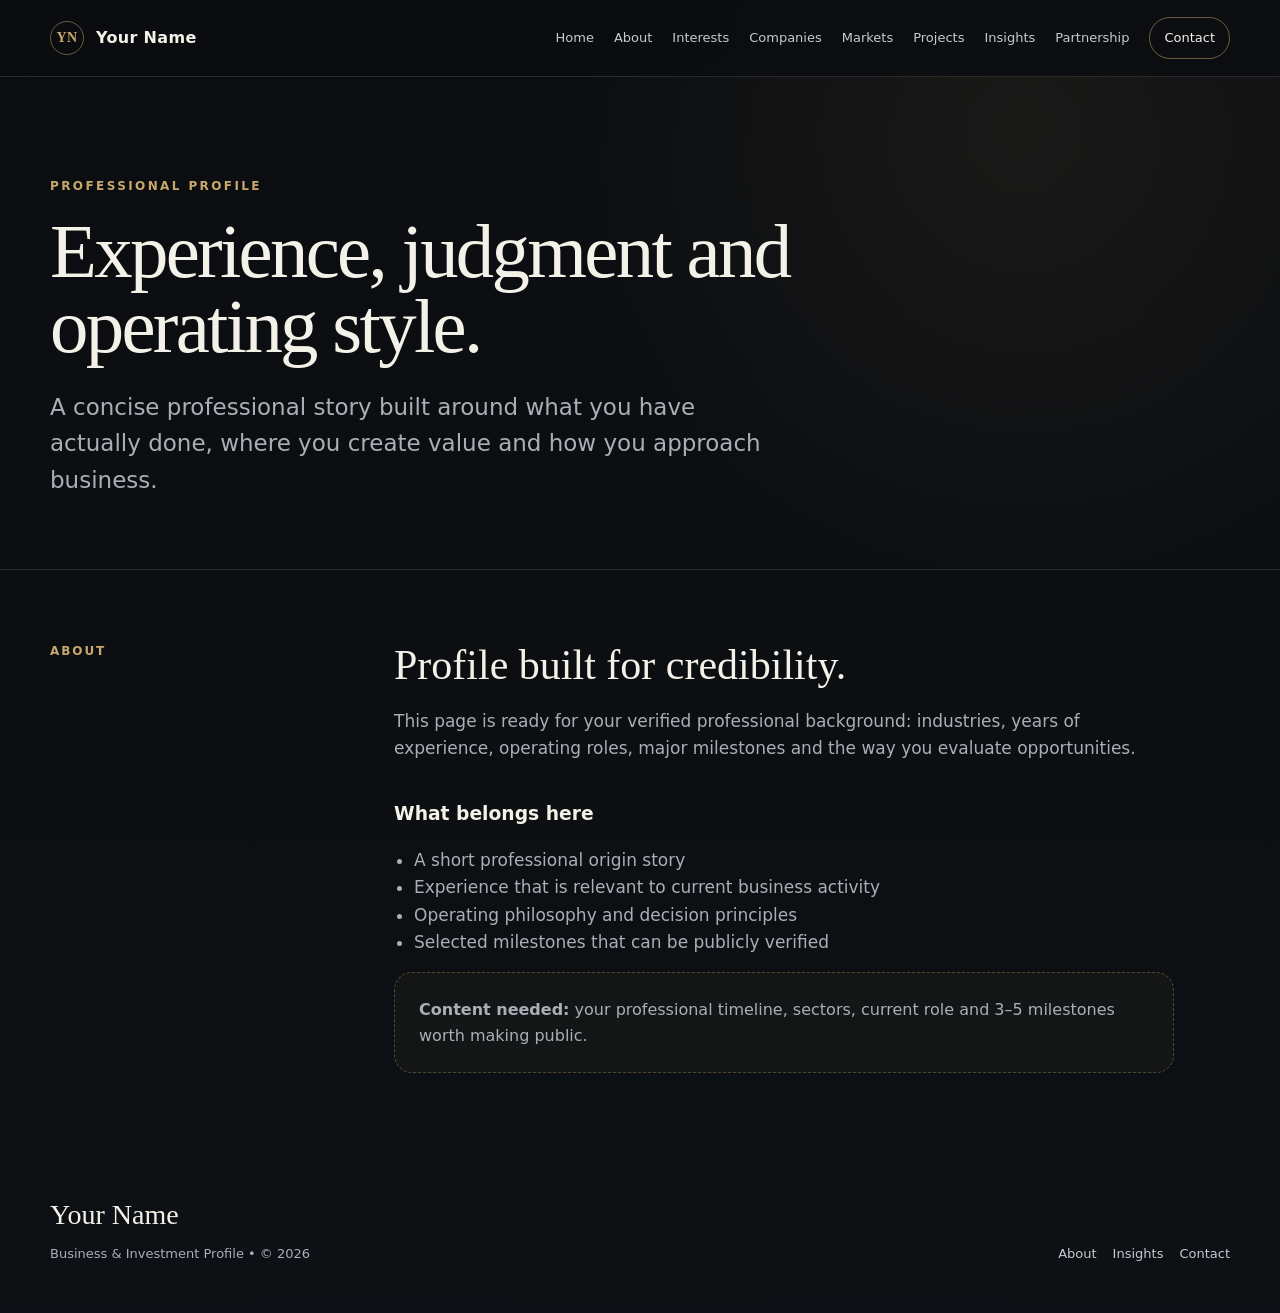
==== about/index.html @ 20b23627 "feat: add about page" ====
<!doctype html>
<html lang="en">
<head>
  <meta charset="utf-8" />
  <meta name="viewport" content="width=device-width, initial-scale=1" />
  <meta name="description" content="About — professional business portfolio template." />
  <title>About | Business Portfolio</title>
  <link rel="stylesheet" href="../assets/styles.css" />
</head>
<body>
<header class="site-header">
  <div class="container nav-wrap">
    <a class="brand" href="../"><span class="brand-mark" data-initials>YN</span><span data-owner>Your Name</span></a>
    <button class="menu-btn" data-menu aria-expanded="false" aria-label="Open navigation">☰</button>
    <nav class="nav" data-nav>
      <a href="../">Home</a><a href="../about/">About</a><a href="../business-interests/">Interests</a><a href="../companies/">Companies</a><a href="../markets/">Markets</a><a href="../projects/">Projects</a><a href="../insights/">Insights</a><a href="../partnership/">Partnership</a><a class="nav-cta" href="../contact/">Contact</a>
    </nav>
  </div>
</header>
<main>
  <section class="page-hero"><div class="container reveal"><div class="eyebrow">Professional Profile</div><h1>Experience, judgment and operating style.</h1><p>A concise professional story built around what you have actually done, where you create value and how you approach business.</p></div></section>
  <section class="page-section"><div class="container content-grid"><div class="side-label">About</div><div class="prose reveal"><h2>Profile built for credibility.</h2><p>This page is ready for your verified professional background: industries, years of experience, operating roles, major milestones and the way you evaluate opportunities.</p><h3>What belongs here</h3><ul><li>A short professional origin story</li><li>Experience that is relevant to current business activity</li><li>Operating philosophy and decision principles</li><li>Selected milestones that can be publicly verified</li></ul><div class="placeholder"><strong>Content needed:</strong> your professional timeline, sectors, current role and 3–5 milestones worth making public.</div></div></div></section>
</main>
<footer class="site-footer"><div class="container footer-grid"><div><p class="footer-title" data-owner>Your Name</p><p class="footer-note">Business & Investment Profile • © <span data-year></span></p></div><div class="footer-links"><a href="../about/">About</a><a href="../insights/">Insights</a><a href="../contact/">Contact</a></div></div></footer>
<script src="../assets/config.js"></script>
<script src="../assets/app.js"></script>
</body>
</html>
---- assets/styles.css ----
:root {
  --bg: #0b0d10;
  --bg-soft: #11151a;
  --panel: #151a20;
  --text: #f4f1e8;
  --muted: #a9afb7;
  --line: rgba(244, 241, 232, 0.12);
  --accent: #c8a96b;
  --accent-soft: rgba(200, 169, 107, 0.12);
  --max: 1180px;
}

* { box-sizing: border-box; }
html { scroll-behavior: smooth; }
body {
  margin: 0;
  background:
    radial-gradient(circle at 80% 10%, rgba(200,169,107,.08), transparent 30%),
    linear-gradient(180deg, #0b0d10 0%, #0d1014 100%);
  color: var(--text);
  font-family: Inter, ui-sans-serif, system-ui, -apple-system, BlinkMacSystemFont, "Segoe UI", sans-serif;
  line-height: 1.6;
  min-height: 100vh;
}

a { color: inherit; text-decoration: none; }
img { max-width: 100%; display: block; }
button, input, textarea { font: inherit; }

.container { width: min(calc(100% - 40px), var(--max)); margin: 0 auto; }

.site-header {
  position: sticky;
  top: 0;
  z-index: 50;
  border-bottom: 1px solid var(--line);
  background: rgba(11,13,16,.82);
  backdrop-filter: blur(18px);
}
.nav-wrap { height: 76px; display: flex; align-items: center; justify-content: space-between; gap: 24px; }
.brand { display: flex; align-items: center; gap: 12px; font-weight: 700; letter-spacing: .02em; white-space: nowrap; }
.brand-mark {
  width: 34px; height: 34px; border: 1px solid rgba(200,169,107,.5); border-radius: 50%;
  display: grid; place-items: center; color: var(--accent); font-family: Georgia, serif; font-size: 14px;
}
.nav { display: flex; align-items: center; gap: 20px; font-size: 13px; color: #c7cbd0; }
.nav a { transition: color .2s ease; }
.nav a:hover, .nav a[aria-current="page"] { color: var(--text); }
.nav-cta { border: 1px solid rgba(200,169,107,.5); padding: 10px 14px; border-radius: 999px; color: var(--text)!important; }
.menu-btn { display:none; background:none; border:1px solid var(--line); color:var(--text); width:42px; height:42px; border-radius:10px; }

.hero { padding: 112px 0 88px; min-height: 72vh; display: flex; align-items: center; }
.eyebrow { text-transform: uppercase; letter-spacing: .2em; color: var(--accent); font-size: 12px; font-weight: 700; }
.hero h1, .page-hero h1 {
  font-family: Georgia, "Times New Roman", serif;
  font-weight: 500;
  letter-spacing: -.035em;
  line-height: .98;
  margin: 18px 0 24px;
}
.hero h1 { font-size: clamp(58px, 8vw, 112px); max-width: 980px; }
.page-hero h1 { font-size: clamp(48px, 6vw, 86px); max-width: 920px; }
.hero p, .page-hero p { color: var(--muted); font-size: clamp(18px, 2vw, 23px); max-width: 720px; margin: 0; }
.hero-actions { display:flex; flex-wrap:wrap; gap:14px; margin-top:38px; }
.btn { display:inline-flex; align-items:center; justify-content:center; min-height:48px; padding:0 20px; border-radius:999px; border:1px solid var(--line); font-size:14px; transition:all .2s ease; }
.btn-primary { background: var(--text); color: #0c0f12; border-color: var(--text); }
.btn-primary:hover { transform: translateY(-2px); }
.btn-secondary:hover { border-color: rgba(200,169,107,.6); color: var(--accent); }

.signal-bar { border-top:1px solid var(--line); border-bottom:1px solid var(--line); }
.signal-grid { display:grid; grid-template-columns: repeat(4, 1fr); }
.signal { padding:22px 18px; border-right:1px solid var(--line); text-align:center; color:#d0d4d8; font-size:13px; text-transform:uppercase; letter-spacing:.13em; }
.signal:last-child { border-right:0; }

.section { padding: 94px 0; border-bottom:1px solid var(--line); }
.section-head { display:grid; grid-template-columns: .65fr 1.35fr; gap:48px; margin-bottom:48px; }
.section-kicker { color: var(--accent); font-size:12px; text-transform:uppercase; letter-spacing:.18em; font-weight:700; }
.section-title { font-family:Georgia, serif; font-size:clamp(36px,4vw,58px); line-height:1.05; margin:0; font-weight:500; }
.section-copy { color:var(--muted); max-width:720px; font-size:18px; margin:18px 0 0; }

.grid { display:grid; gap:18px; }
.grid-2 { grid-template-columns: repeat(2, minmax(0,1fr)); }
.grid-3 { grid-template-columns: repeat(3, minmax(0,1fr)); }
.grid-4 { grid-template-columns: repeat(4, minmax(0,1fr)); }
.card { background:linear-gradient(180deg,rgba(255,255,255,.025),rgba(255,255,255,.012)); border:1px solid var(--line); border-radius:20px; padding:28px; min-height:220px; }
.card-index { color:var(--accent); font-family:Georgia,serif; font-size:18px; }
.card h3 { font-size:21px; margin:42px 0 10px; }
.card p { color:var(--muted); margin:0; }
.card-link { display:inline-flex; margin-top:24px; color:#d7dadd; font-size:14px; border-bottom:1px solid rgba(215,218,221,.35); }

.quote-panel { border:1px solid rgba(200,169,107,.28); border-radius:26px; padding:42px; background:var(--accent-soft); }
.quote-panel p { font-family:Georgia,serif; font-size:clamp(28px,3.8vw,48px); line-height:1.15; margin:0; max-width:900px; }

.page-hero { padding: 100px 0 70px; border-bottom:1px solid var(--line); }
.page-section { padding:72px 0; }
.content-grid { display:grid; grid-template-columns: 280px minmax(0,1fr); gap:64px; }
.side-label { color:var(--accent); text-transform:uppercase; font-size:12px; letter-spacing:.16em; font-weight:700; }
.prose { max-width:780px; }
.prose h2 { font-family:Georgia,serif; font-weight:500; font-size:42px; line-height:1.1; margin:0 0 20px; }
.prose h3 { margin-top:36px; }
.prose p, .prose li { color:var(--muted); font-size:17px; }
.prose ul { padding-left:20px; }
.placeholder { border:1px dashed rgba(200,169,107,.35); border-radius:18px; padding:24px; color:var(--muted); background:rgba(200,169,107,.04); }

.list-row { display:grid; grid-template-columns: 72px 1fr auto; gap:24px; align-items:center; padding:24px 0; border-top:1px solid var(--line); }
.list-row:last-child { border-bottom:1px solid var(--line); }
.list-num { color:var(--accent); font-family:Georgia,serif; }
.list-row h3 { margin:0 0 4px; font-size:20px; }
.list-row p { margin:0; color:var(--muted); font-size:14px; }
.list-meta { color:#c4c8cd; font-size:13px; text-align:right; }

.contact-grid { display:grid; grid-template-columns: 1fr .9fr; gap:30px; }
.contact-panel { border:1px solid var(--line); border-radius:24px; padding:30px; background:rgba(255,255,255,.018); }
.contact-panel h3 { margin-top:0; }
.contact-panel p { color:var(--muted); }
.contact-links { display:grid; gap:12px; margin-top:24px; }
.contact-links a { border:1px solid var(--line); padding:14px 16px; border-radius:12px; }

.site-footer { padding:48px 0; }
.footer-grid { display:flex; justify-content:space-between; gap:24px; align-items:flex-end; }
.footer-title { font-family:Georgia,serif; font-size:28px; margin:0 0 6px; }
.footer-note { color:var(--muted); font-size:13px; margin:0; }
.footer-links { display:flex; flex-wrap:wrap; gap:16px; color:#c6cad0; font-size:13px; }

.reveal { opacity:0; transform:translateY(16px); transition:opacity .65s ease, transform .65s ease; }
.reveal.visible { opacity:1; transform:none; }

@media (max-width: 960px) {
  .menu-btn { display:block; }
  .nav { display:none; position:absolute; left:20px; right:20px; top:84px; padding:20px; border:1px solid var(--line); border-radius:18px; background:#11151a; flex-direction:column; align-items:flex-start; }
  .nav.open { display:flex; }
  .section-head, .content-grid, .contact-grid { grid-template-columns:1fr; gap:24px; }
  .grid-4 { grid-template-columns:repeat(2,1fr); }
  .grid-3 { grid-template-columns:1fr; }
  .hero { min-height:auto; padding-top:88px; }
}

@media (max-width: 640px) {
  .container { width:min(calc(100% - 28px), var(--max)); }
  .hero { padding:72px 0 58px; }
  .hero h1 { font-size:52px; }
  .page-hero { padding:72px 0 52px; }
  .signal-grid { grid-template-columns:repeat(2,1fr); }
  .signal:nth-child(2) { border-right:0; }
  .signal:nth-child(-n+2) { border-bottom:1px solid var(--line); }
  .grid-2, .grid-4 { grid-template-columns:1fr; }
  .section { padding:68px 0; }
  .card { min-height:180px; }
  .list-row { grid-template-columns:46px 1fr; }
  .list-meta { grid-column:2; text-align:left; }
  .footer-grid { flex-direction:column; align-items:flex-start; }
}
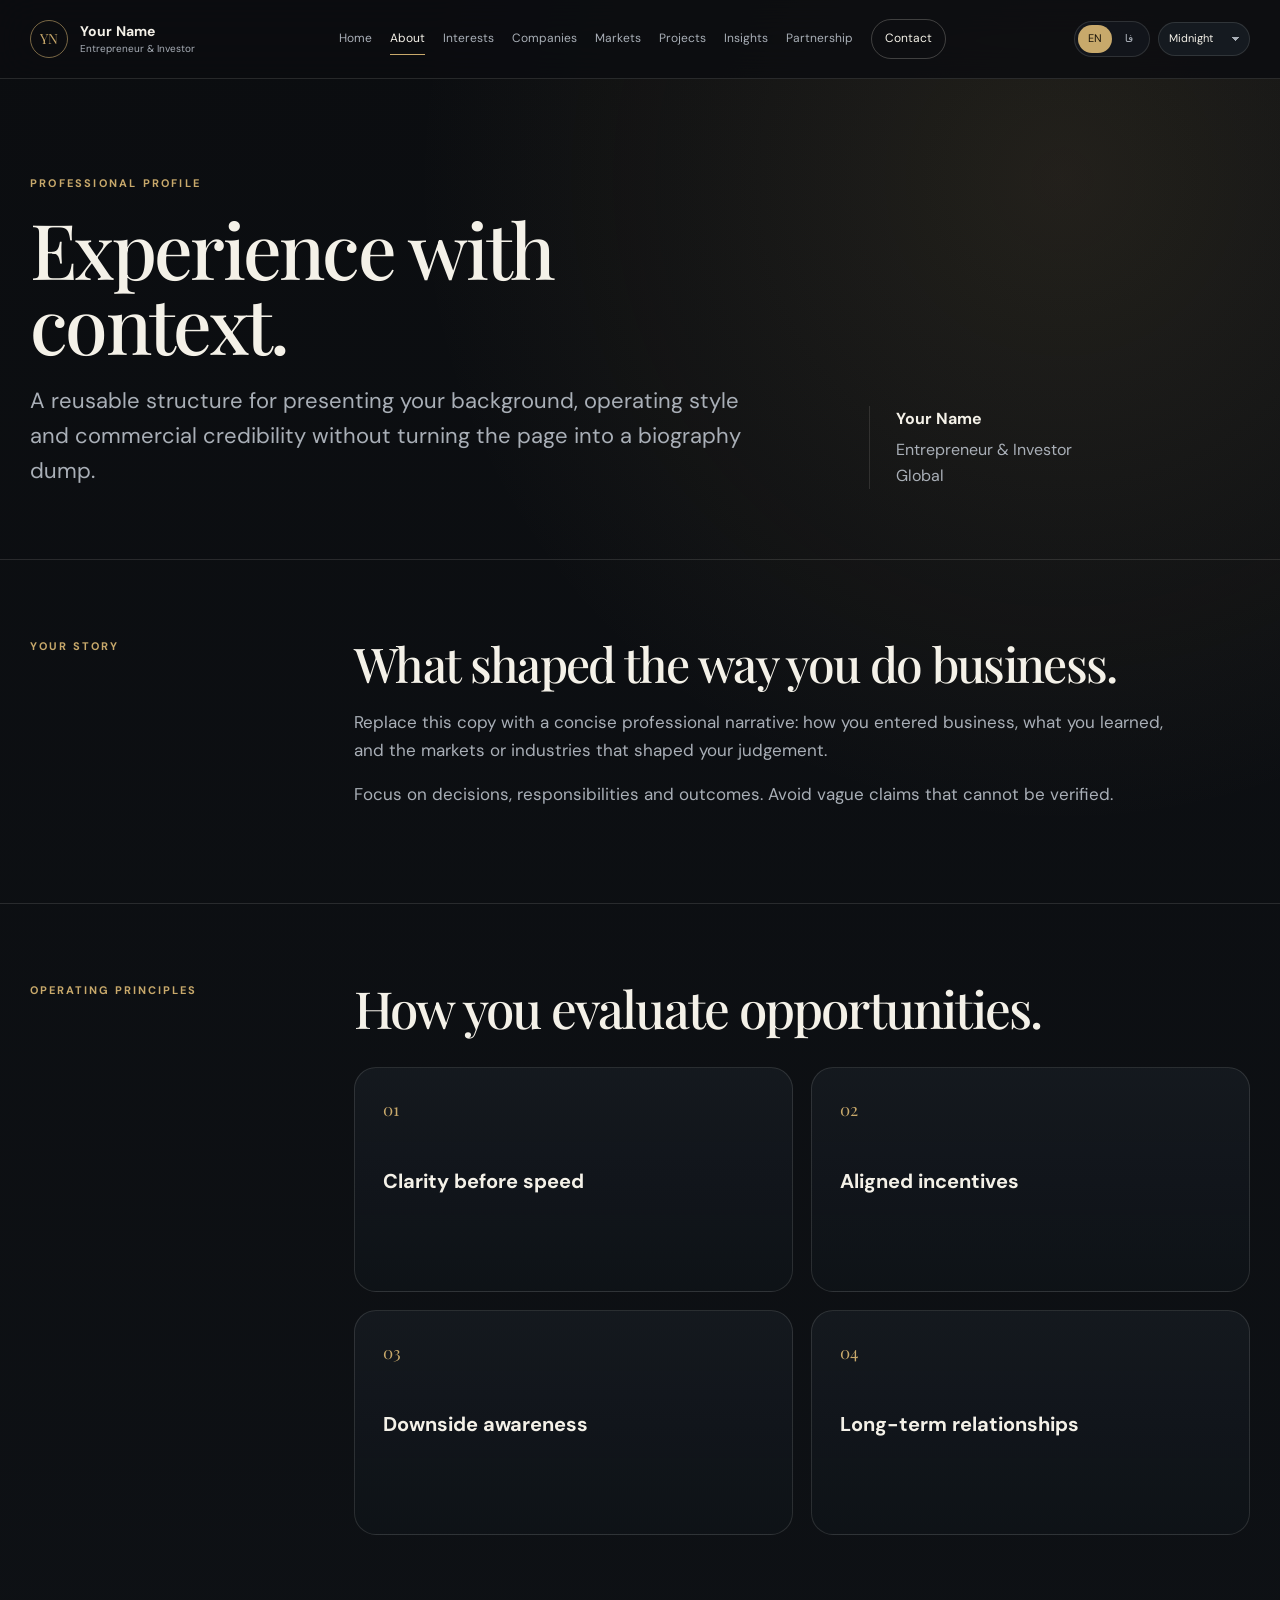
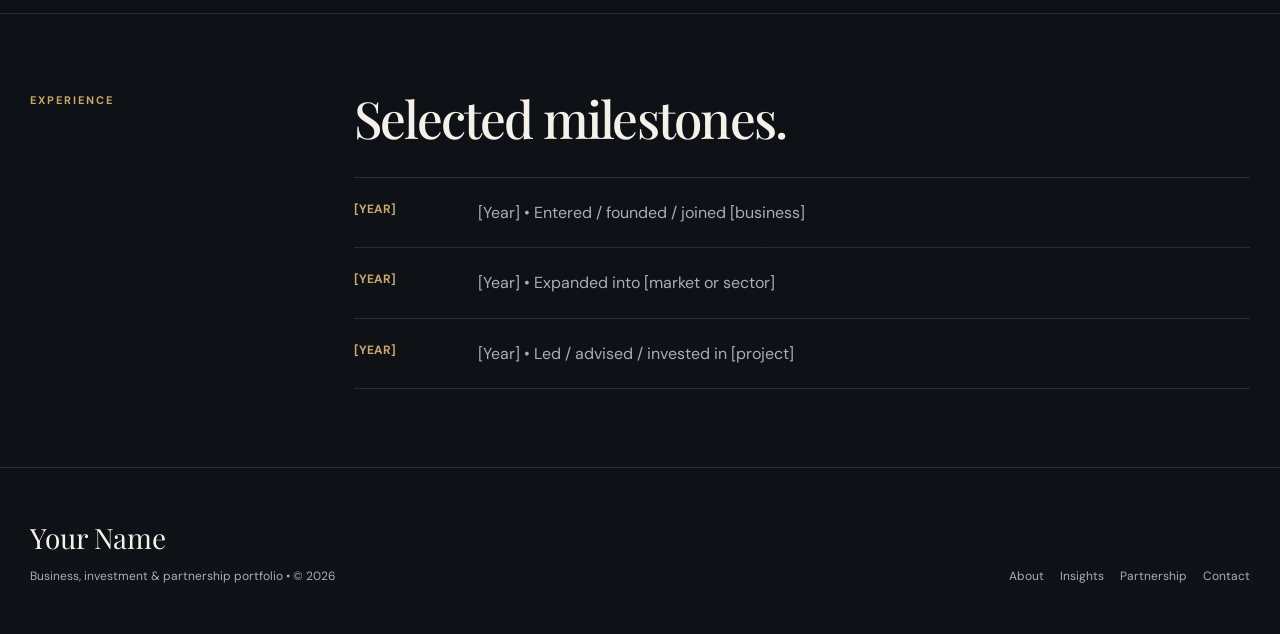
==== commit a1705ef6: "feat: turn portfolio into premium reusable multilingual template" ====
--- a/about/index.html
+++ b/about/index.html
@@ -1,28 +1 @@
-<!doctype html>
-<html lang="en">
-<head>
-  <meta charset="utf-8" />
-  <meta name="viewport" content="width=device-width, initial-scale=1" />
-  <meta name="description" content="About — professional business portfolio template." />
-  <title>About | Business Portfolio</title>
-  <link rel="stylesheet" href="../assets/styles.css" />
-</head>
-<body>
-<header class="site-header">
-  <div class="container nav-wrap">
-    <a class="brand" href="../"><span class="brand-mark" data-initials>YN</span><span data-owner>Your Name</span></a>
-    <button class="menu-btn" data-menu aria-expanded="false" aria-label="Open navigation">☰</button>
-    <nav class="nav" data-nav>
-      <a href="../">Home</a><a href="../about/">About</a><a href="../business-interests/">Interests</a><a href="../companies/">Companies</a><a href="../markets/">Markets</a><a href="../projects/">Projects</a><a href="../insights/">Insights</a><a href="../partnership/">Partnership</a><a class="nav-cta" href="../contact/">Contact</a>
-    </nav>
-  </div>
-</header>
-<main>
-  <section class="page-hero"><div class="container reveal"><div class="eyebrow">Professional Profile</div><h1>Experience, judgment and operating style.</h1><p>A concise professional story built around what you have actually done, where you create value and how you approach business.</p></div></section>
-  <section class="page-section"><div class="container content-grid"><div class="side-label">About</div><div class="prose reveal"><h2>Profile built for credibility.</h2><p>This page is ready for your verified professional background: industries, years of experience, operating roles, major milestones and the way you evaluate opportunities.</p><h3>What belongs here</h3><ul><li>A short professional origin story</li><li>Experience that is relevant to current business activity</li><li>Operating philosophy and decision principles</li><li>Selected milestones that can be publicly verified</li></ul><div class="placeholder"><strong>Content needed:</strong> your professional timeline, sectors, current role and 3–5 milestones worth making public.</div></div></div></section>
-</main>
-<footer class="site-footer"><div class="container footer-grid"><div><p class="footer-title" data-owner>Your Name</p><p class="footer-note">Business & Investment Profile • © <span data-year></span></p></div><div class="footer-links"><a href="../about/">About</a><a href="../insights/">Insights</a><a href="../contact/">Contact</a></div></div></footer>
-<script src="../assets/config.js"></script>
-<script src="../assets/app.js"></script>
-</body>
-</html>
+<!doctype html><html lang="en" dir="ltr" data-theme="midnight"><head><meta charset="utf-8"><meta name="viewport" content="width=device-width,initial-scale=1"><meta name="theme-color" content="#0b0d10"><meta name="description" content="Professional background, experience and operating principles."><meta name="robots" content="index,follow"><meta property="og:type" content="website"><meta property="og:title" content="About"><meta property="og:description" content="Professional background, experience and operating principles."><meta property="og:url" content="https://hoosseinrahimi.github.io/executive-business-portfolio/about/"><meta property="og:image" content=""><meta name="twitter:card" content="summary_large_image"><meta name="twitter:title" content="About"><meta name="twitter:description" content="Professional background, experience and operating principles."><meta name="twitter:image" content=""><link rel="canonical" href="https://hoosseinrahimi.github.io/executive-business-portfolio/about/"><link rel="icon" href="../assets/favicon.svg" type="image/svg+xml"><link rel="manifest" href="../site.webmanifest"><link rel="stylesheet" href="../assets/styles.css"><title>About</title><script>try{document.documentElement.dataset.theme=localStorage.getItem('business-template-theme')||'midnight'}catch(e){}</script><script id="structured-data" type="application/ld+json"></script></head><body data-page="about" data-root="../"><a class="skip-link" href="#main" data-i18n="ui.skip">Skip to content</a><div id="site-header"></div><main id="main"><section class="page-hero"><div class="container page-hero-grid"><div class="reveal"><div class="eyebrow" data-i18n="about.eyebrow">Professional profile</div><h1 data-i18n="about.title">Experience with context.</h1><p data-i18n="about.intro">A reusable structure for presenting your background, operating style and commercial credibility without turning the page into a biography dump.</p></div><div class="page-meta reveal"><strong data-owner>Your Name</strong><span data-role>Entrepreneur & Investor</span><br><span data-location>Global</span></div></div></section><section class="page-section"><div class="container content-grid"><div class="side-label" data-i18n="about.storyLabel">Your story</div><div class="prose reveal"><h2 data-i18n="about.storyTitle">What shaped the way you do business.</h2><p data-i18n="about.storyP1">Replace this copy with a concise professional narrative.</p><p data-i18n="about.storyP2">Focus on decisions, responsibilities and outcomes.</p></div></div></section><section class="page-section"><div class="container content-grid"><div class="side-label" data-i18n="about.principlesLabel">Operating principles</div><div><h2 class="section-title reveal" data-i18n="about.principlesTitle">How you evaluate opportunities.</h2><div class="grid grid-2" style="margin-top:32px"><article class="card reveal"><div class="card-index">01</div><h3 data-i18n="about.p1">Clarity before speed</h3></article><article class="card reveal"><div class="card-index">02</div><h3 data-i18n="about.p2">Aligned incentives</h3></article><article class="card reveal"><div class="card-index">03</div><h3 data-i18n="about.p3">Downside awareness</h3></article><article class="card reveal"><div class="card-index">04</div><h3 data-i18n="about.p4">Long-term relationships</h3></article></div></div></div></section><section class="page-section"><div class="container content-grid"><div class="side-label" data-i18n="about.experienceLabel">Experience</div><div><h2 class="section-title reveal" data-i18n="about.experienceTitle">Selected milestones.</h2><div class="timeline" style="margin-top:32px"><div class="timeline-item reveal"><div class="timeline-year">[YEAR]</div><p data-i18n="about.milestone1">[Year] • Entered / founded / joined [business]</p></div><div class="timeline-item reveal"><div class="timeline-year">[YEAR]</div><p data-i18n="about.milestone2">[Year] • Expanded into [market or sector]</p></div><div class="timeline-item reveal"><div class="timeline-year">[YEAR]</div><p data-i18n="about.milestone3">[Year] • Led / advised / invested in [project]</p></div></div></div></div></section></main><div id="site-footer"></div><script src="../assets/config.js"></script><script src="../assets/i18n.js"></script><script src="../assets/components.js"></script><script src="../assets/app.js"></script></body></html>
--- a/assets/styles.css
+++ b/assets/styles.css
@@ -1,152 +1,302 @@
+@import url('https://fonts.googleapis.com/css2?family=DM+Sans:wght@400;500;600;700&family=Playfair+Display:wght@500;600&family=Vazirmatn:wght@400;500;600;700&display=swap');
+
 :root {
+  --max: 1220px;
+  --radius-sm: 14px;
+  --radius-md: 22px;
+  --radius-lg: 32px;
+  --shadow: 0 28px 80px rgba(0,0,0,.18);
+  --header-h: 78px;
+  --transition: 180ms ease;
+}
+
+html[data-theme="midnight"] {
   --bg: #0b0d10;
   --bg-soft: #11151a;
   --panel: #151a20;
+  --panel-2: #0f1318;
   --text: #f4f1e8;
   --muted: #a9afb7;
-  --line: rgba(244, 241, 232, 0.12);
+  --line: rgba(244,241,232,.12);
+  --line-strong: rgba(244,241,232,.22);
   --accent: #c8a96b;
-  --accent-soft: rgba(200, 169, 107, 0.12);
-  --max: 1180px;
+  --accent-ink: #1a1409;
+  --accent-soft: rgba(200,169,107,.12);
+  --header: rgba(11,13,16,.82);
+  --image-filter: saturate(.75) contrast(1.03);
+}
+
+html[data-theme="ivory"] {
+  --bg: #f2eee5;
+  --bg-soft: #ebe5d8;
+  --panel: #faf7f0;
+  --panel-2: #e8e1d3;
+  --text: #161616;
+  --muted: #66635d;
+  --line: rgba(22,22,22,.12);
+  --line-strong: rgba(22,22,22,.24);
+  --accent: #8b5d2e;
+  --accent-ink: #fffaf3;
+  --accent-soft: rgba(139,93,46,.1);
+  --header: rgba(242,238,229,.86);
+  --image-filter: saturate(.8) contrast(.96);
+}
+
+html[data-theme="emerald"] {
+  --bg: #07130f;
+  --bg-soft: #0b1d16;
+  --panel: #10271e;
+  --panel-2: #0b1813;
+  --text: #eff8f1;
+  --muted: #a8bcb1;
+  --line: rgba(239,248,241,.12);
+  --line-strong: rgba(239,248,241,.22);
+  --accent: #7fc69c;
+  --accent-ink: #07130f;
+  --accent-soft: rgba(127,198,156,.12);
+  --header: rgba(7,19,15,.84);
+  --image-filter: saturate(.72) hue-rotate(35deg) contrast(1.05);
+}
+
+html[data-theme="slate"] {
+  --bg: #111821;
+  --bg-soft: #17212c;
+  --panel: #1c2835;
+  --panel-2: #131c25;
+  --text: #edf3f8;
+  --muted: #a9b4bf;
+  --line: rgba(237,243,248,.12);
+  --line-strong: rgba(237,243,248,.22);
+  --accent: #8fb3d9;
+  --accent-ink: #0b1118;
+  --accent-soft: rgba(143,179,217,.12);
+  --header: rgba(17,24,33,.84);
+  --image-filter: saturate(.62) hue-rotate(170deg) contrast(1.05);
 }
 
 * { box-sizing: border-box; }
-html { scroll-behavior: smooth; }
+html { scroll-behavior: smooth; background: var(--bg); }
 body {
   margin: 0;
+  min-height: 100vh;
+  color: var(--text);
   background:
-    radial-gradient(circle at 80% 10%, rgba(200,169,107,.08), transparent 30%),
-    linear-gradient(180deg, #0b0d10 0%, #0d1014 100%);
-  color: var(--text);
-  font-family: Inter, ui-sans-serif, system-ui, -apple-system, BlinkMacSystemFont, "Segoe UI", sans-serif;
+    radial-gradient(circle at 83% 8%, var(--accent-soft), transparent 28%),
+    linear-gradient(180deg, var(--bg) 0%, var(--bg-soft) 160%);
+  font-family: "DM Sans", ui-sans-serif, system-ui, -apple-system, BlinkMacSystemFont, "Segoe UI", sans-serif;
   line-height: 1.6;
-  min-height: 100vh;
-}
-
+  transition: background var(--transition), color var(--transition);
+}
+
+html[lang="fa"] body { font-family: "Vazirmatn", ui-sans-serif, system-ui, sans-serif; }
+html[dir="rtl"] { text-align: right; }
+
+::selection { background: var(--accent); color: var(--accent-ink); }
 a { color: inherit; text-decoration: none; }
 img { max-width: 100%; display: block; }
-button, input, textarea { font: inherit; }
-
-.container { width: min(calc(100% - 40px), var(--max)); margin: 0 auto; }
-
-.site-header {
-  position: sticky;
-  top: 0;
-  z-index: 50;
-  border-bottom: 1px solid var(--line);
-  background: rgba(11,13,16,.82);
-  backdrop-filter: blur(18px);
-}
-.nav-wrap { height: 76px; display: flex; align-items: center; justify-content: space-between; gap: 24px; }
-.brand { display: flex; align-items: center; gap: 12px; font-weight: 700; letter-spacing: .02em; white-space: nowrap; }
-.brand-mark {
-  width: 34px; height: 34px; border: 1px solid rgba(200,169,107,.5); border-radius: 50%;
-  display: grid; place-items: center; color: var(--accent); font-family: Georgia, serif; font-size: 14px;
-}
-.nav { display: flex; align-items: center; gap: 20px; font-size: 13px; color: #c7cbd0; }
-.nav a { transition: color .2s ease; }
+button, input, textarea, select { font: inherit; }
+button, select { color: inherit; }
+button { cursor: pointer; }
+
+.sr-only { position: absolute!important; width: 1px!important; height: 1px!important; padding: 0!important; margin: -1px!important; overflow: hidden!important; clip: rect(0,0,0,0)!important; white-space: nowrap!important; border: 0!important; }
+.skip-link { position: fixed; inset-inline-start: 16px; top: -60px; z-index: 999; background: var(--text); color: var(--bg); padding: 10px 14px; border-radius: 10px; transition: top var(--transition); }
+.skip-link:focus { top: 12px; }
+:focus-visible { outline: 2px solid var(--accent); outline-offset: 4px; }
+
+.container { width: min(calc(100% - 40px), var(--max)); margin-inline: auto; }
+
+.site-header { position: sticky; top: 0; z-index: 80; border-bottom: 1px solid var(--line); background: var(--header); backdrop-filter: blur(20px); }
+.nav-wrap { min-height: var(--header-h); display: grid; grid-template-columns: auto 1fr auto; align-items: center; gap: 24px; }
+.brand { display: inline-flex; align-items: center; gap: 12px; min-width: 180px; }
+.brand-mark { width: 38px; height: 38px; flex: 0 0 auto; border: 1px solid color-mix(in srgb, var(--accent) 58%, transparent); border-radius: 50%; display: grid; place-items: center; color: var(--accent); font-family: "Playfair Display", Georgia, serif; font-size: 14px; }
+.brand-copy { display: grid; line-height: 1.15; }
+.brand-copy strong { font-size: 14px; letter-spacing: .01em; }
+.brand-copy small { color: var(--muted); font-size: 10px; margin-top: 4px; }
+.nav { display: flex; justify-content: center; align-items: center; gap: 18px; color: var(--muted); font-size: 12px; }
+.nav a { position: relative; padding-block: 8px; transition: color var(--transition); }
+.nav a::after { content: ""; position: absolute; inset-inline: 0; bottom: 2px; height: 1px; background: var(--accent); transform: scaleX(0); transition: transform var(--transition); }
 .nav a:hover, .nav a[aria-current="page"] { color: var(--text); }
-.nav-cta { border: 1px solid rgba(200,169,107,.5); padding: 10px 14px; border-radius: 999px; color: var(--text)!important; }
-.menu-btn { display:none; background:none; border:1px solid var(--line); color:var(--text); width:42px; height:42px; border-radius:10px; }
-
-.hero { padding: 112px 0 88px; min-height: 72vh; display: flex; align-items: center; }
-.eyebrow { text-transform: uppercase; letter-spacing: .2em; color: var(--accent); font-size: 12px; font-weight: 700; }
-.hero h1, .page-hero h1 {
-  font-family: Georgia, "Times New Roman", serif;
-  font-weight: 500;
-  letter-spacing: -.035em;
-  line-height: .98;
-  margin: 18px 0 24px;
-}
-.hero h1 { font-size: clamp(58px, 8vw, 112px); max-width: 980px; }
-.page-hero h1 { font-size: clamp(48px, 6vw, 86px); max-width: 920px; }
-.hero p, .page-hero p { color: var(--muted); font-size: clamp(18px, 2vw, 23px); max-width: 720px; margin: 0; }
-.hero-actions { display:flex; flex-wrap:wrap; gap:14px; margin-top:38px; }
-.btn { display:inline-flex; align-items:center; justify-content:center; min-height:48px; padding:0 20px; border-radius:999px; border:1px solid var(--line); font-size:14px; transition:all .2s ease; }
-.btn-primary { background: var(--text); color: #0c0f12; border-color: var(--text); }
-.btn-primary:hover { transform: translateY(-2px); }
-.btn-secondary:hover { border-color: rgba(200,169,107,.6); color: var(--accent); }
-
-.signal-bar { border-top:1px solid var(--line); border-bottom:1px solid var(--line); }
-.signal-grid { display:grid; grid-template-columns: repeat(4, 1fr); }
-.signal { padding:22px 18px; border-right:1px solid var(--line); text-align:center; color:#d0d4d8; font-size:13px; text-transform:uppercase; letter-spacing:.13em; }
-.signal:last-child { border-right:0; }
-
-.section { padding: 94px 0; border-bottom:1px solid var(--line); }
-.section-head { display:grid; grid-template-columns: .65fr 1.35fr; gap:48px; margin-bottom:48px; }
-.section-kicker { color: var(--accent); font-size:12px; text-transform:uppercase; letter-spacing:.18em; font-weight:700; }
-.section-title { font-family:Georgia, serif; font-size:clamp(36px,4vw,58px); line-height:1.05; margin:0; font-weight:500; }
-.section-copy { color:var(--muted); max-width:720px; font-size:18px; margin:18px 0 0; }
-
-.grid { display:grid; gap:18px; }
-.grid-2 { grid-template-columns: repeat(2, minmax(0,1fr)); }
-.grid-3 { grid-template-columns: repeat(3, minmax(0,1fr)); }
-.grid-4 { grid-template-columns: repeat(4, minmax(0,1fr)); }
-.card { background:linear-gradient(180deg,rgba(255,255,255,.025),rgba(255,255,255,.012)); border:1px solid var(--line); border-radius:20px; padding:28px; min-height:220px; }
-.card-index { color:var(--accent); font-family:Georgia,serif; font-size:18px; }
-.card h3 { font-size:21px; margin:42px 0 10px; }
-.card p { color:var(--muted); margin:0; }
-.card-link { display:inline-flex; margin-top:24px; color:#d7dadd; font-size:14px; border-bottom:1px solid rgba(215,218,221,.35); }
-
-.quote-panel { border:1px solid rgba(200,169,107,.28); border-radius:26px; padding:42px; background:var(--accent-soft); }
-.quote-panel p { font-family:Georgia,serif; font-size:clamp(28px,3.8vw,48px); line-height:1.15; margin:0; max-width:900px; }
-
-.page-hero { padding: 100px 0 70px; border-bottom:1px solid var(--line); }
-.page-section { padding:72px 0; }
-.content-grid { display:grid; grid-template-columns: 280px minmax(0,1fr); gap:64px; }
-.side-label { color:var(--accent); text-transform:uppercase; font-size:12px; letter-spacing:.16em; font-weight:700; }
-.prose { max-width:780px; }
-.prose h2 { font-family:Georgia,serif; font-weight:500; font-size:42px; line-height:1.1; margin:0 0 20px; }
-.prose h3 { margin-top:36px; }
-.prose p, .prose li { color:var(--muted); font-size:17px; }
-.prose ul { padding-left:20px; }
-.placeholder { border:1px dashed rgba(200,169,107,.35); border-radius:18px; padding:24px; color:var(--muted); background:rgba(200,169,107,.04); }
-
-.list-row { display:grid; grid-template-columns: 72px 1fr auto; gap:24px; align-items:center; padding:24px 0; border-top:1px solid var(--line); }
-.list-row:last-child { border-bottom:1px solid var(--line); }
-.list-num { color:var(--accent); font-family:Georgia,serif; }
-.list-row h3 { margin:0 0 4px; font-size:20px; }
-.list-row p { margin:0; color:var(--muted); font-size:14px; }
-.list-meta { color:#c4c8cd; font-size:13px; text-align:right; }
-
-.contact-grid { display:grid; grid-template-columns: 1fr .9fr; gap:30px; }
-.contact-panel { border:1px solid var(--line); border-radius:24px; padding:30px; background:rgba(255,255,255,.018); }
-.contact-panel h3 { margin-top:0; }
-.contact-panel p { color:var(--muted); }
-.contact-links { display:grid; gap:12px; margin-top:24px; }
-.contact-links a { border:1px solid var(--line); padding:14px 16px; border-radius:12px; }
-
-.site-footer { padding:48px 0; }
-.footer-grid { display:flex; justify-content:space-between; gap:24px; align-items:flex-end; }
-.footer-title { font-family:Georgia,serif; font-size:28px; margin:0 0 6px; }
-.footer-note { color:var(--muted); font-size:13px; margin:0; }
-.footer-links { display:flex; flex-wrap:wrap; gap:16px; color:#c6cad0; font-size:13px; }
-
-.reveal { opacity:0; transform:translateY(16px); transition:opacity .65s ease, transform .65s ease; }
-.reveal.visible { opacity:1; transform:none; }
-
-@media (max-width: 960px) {
-  .menu-btn { display:block; }
-  .nav { display:none; position:absolute; left:20px; right:20px; top:84px; padding:20px; border:1px solid var(--line); border-radius:18px; background:#11151a; flex-direction:column; align-items:flex-start; }
-  .nav.open { display:flex; }
-  .section-head, .content-grid, .contact-grid { grid-template-columns:1fr; gap:24px; }
-  .grid-4 { grid-template-columns:repeat(2,1fr); }
-  .grid-3 { grid-template-columns:1fr; }
-  .hero { min-height:auto; padding-top:88px; }
+.nav a:hover::after, .nav a[aria-current="page"]::after { transform: scaleX(1); }
+.nav .nav-cta { border: 1px solid var(--line-strong); border-radius: 999px; padding: 9px 13px; color: var(--text); }
+.nav .nav-cta::after { display: none; }
+.utility-nav { display: flex; align-items: center; justify-content: flex-end; gap: 8px; }
+.lang-switch { display: inline-flex; border: 1px solid var(--line); border-radius: 999px; padding: 3px; background: color-mix(in srgb, var(--panel) 72%, transparent); }
+.lang-switch button { min-width: 34px; border: 0; background: transparent; color: var(--muted); font-size: 11px; border-radius: 999px; padding: 5px 8px; }
+.lang-switch button.active { color: var(--accent-ink); background: var(--accent); }
+.theme-control select { appearance: none; min-width: 92px; border: 1px solid var(--line); border-radius: 999px; background: var(--panel); color: var(--text); padding: 7px 28px 7px 10px; font-size: 11px; background-image: linear-gradient(45deg, transparent 50%, var(--muted) 50%), linear-gradient(135deg, var(--muted) 50%, transparent 50%); background-position: calc(100% - 13px) 50%, calc(100% - 9px) 50%; background-size: 4px 4px, 4px 4px; background-repeat: no-repeat; }
+html[dir="rtl"] .theme-control select { padding: 7px 10px 7px 28px; background-position: 13px 50%, 9px 50%; }
+.menu-btn { display: none; width: 42px; height: 42px; border: 1px solid var(--line); border-radius: 12px; background: var(--panel); place-items: center; }
+.menu-btn span { position: absolute; width: 16px; height: 1px; background: currentColor; transition: transform var(--transition); }
+.menu-btn span:first-child { transform: translateY(-3px); }
+.menu-btn span:last-child { transform: translateY(3px); }
+.menu-btn.open span:first-child { transform: rotate(45deg); }
+.menu-btn.open span:last-child { transform: rotate(-45deg); }
+
+.hero { min-height: calc(100vh - var(--header-h)); display: flex; align-items: stretch; border-bottom: 1px solid var(--line); }
+.hero-grid { display: grid; grid-template-columns: minmax(0,1.05fr) minmax(380px,.95fr); gap: 54px; align-items: center; width: 100%; padding-block: 72px; }
+.hero-copy { position: relative; z-index: 2; }
+.eyebrow { color: var(--accent); text-transform: uppercase; letter-spacing: .2em; font-size: 11px; font-weight: 700; }
+html[lang="fa"] .eyebrow { letter-spacing: .04em; }
+.hero h1, .page-hero h1, .section-title, .prose h2, .quote-panel p { font-family: "Playfair Display", Georgia, "Times New Roman", serif; font-weight: 500; letter-spacing: -.035em; }
+html[lang="fa"] .hero h1, html[lang="fa"] .page-hero h1, html[lang="fa"] .section-title, html[lang="fa"] .prose h2, html[lang="fa"] .quote-panel p { font-family: "Vazirmatn", sans-serif; letter-spacing: -.025em; }
+.hero h1 { margin: 18px 0 24px; max-width: 860px; font-size: clamp(58px, 7vw, 106px); line-height: .97; }
+.hero p, .page-hero p { max-width: 720px; margin: 0; color: var(--muted); font-size: clamp(18px, 1.8vw, 22px); }
+.hero-actions { display: flex; flex-wrap: wrap; gap: 12px; margin-top: 34px; }
+.btn { min-height: 48px; display: inline-flex; align-items: center; justify-content: center; border: 1px solid var(--line-strong); border-radius: 999px; padding: 0 20px; font-size: 13px; font-weight: 600; transition: transform var(--transition), background var(--transition), border-color var(--transition); }
+.btn:hover { transform: translateY(-2px); }
+.btn-primary { background: var(--text); color: var(--bg); border-color: var(--text); }
+.btn-accent { background: var(--accent); color: var(--accent-ink); border-color: var(--accent); }
+.btn-secondary:hover { border-color: var(--accent); }
+.hero-visual { position: relative; min-height: 610px; margin: 0; border: 1px solid var(--line); border-radius: var(--radius-lg); overflow: hidden; background: var(--panel); box-shadow: var(--shadow); }
+.hero-visual::after { content: ""; position: absolute; inset: 0; background: linear-gradient(180deg, transparent 40%, rgba(0,0,0,.58) 100%), linear-gradient(135deg, var(--accent-soft), transparent 48%); pointer-events: none; }
+.hero-visual img { width: 100%; height: 100%; min-height: 610px; object-fit: cover; filter: var(--image-filter); }
+.hero-badge { position: absolute; z-index: 2; inset-inline-start: 24px; bottom: 24px; max-width: 320px; border: 1px solid rgba(255,255,255,.17); border-radius: 18px; padding: 16px 18px; background: rgba(9,12,15,.56); color: #f7f7f4; backdrop-filter: blur(12px); }
+.hero-badge small { display: block; color: rgba(255,255,255,.64); margin-bottom: 4px; }
+.hero-badge strong { font-size: 15px; }
+
+.signal-bar { border-bottom: 1px solid var(--line); }
+.signal-grid { display: grid; grid-template-columns: repeat(3,1fr); }
+.signal { padding: 22px; text-align: center; border-inline-end: 1px solid var(--line); color: var(--muted); font-size: 11px; text-transform: uppercase; letter-spacing: .14em; }
+.signal:last-child { border-inline-end: 0; }
+html[lang="fa"] .signal { letter-spacing: .02em; }
+
+.section { padding: 96px 0; border-bottom: 1px solid var(--line); }
+.section-head { display: grid; grid-template-columns: .55fr 1.45fr; gap: 54px; margin-bottom: 46px; align-items: start; }
+.section-kicker, .side-label { color: var(--accent); font-size: 11px; text-transform: uppercase; letter-spacing: .18em; font-weight: 700; }
+html[lang="fa"] .section-kicker, html[lang="fa"] .side-label { letter-spacing: .02em; }
+.section-title { margin: 0; max-width: 850px; font-size: clamp(38px,4vw,60px); line-height: 1.03; }
+.section-copy { max-width: 760px; margin: 18px 0 0; color: var(--muted); font-size: 18px; }
+
+.grid { display: grid; gap: 18px; }
+.grid-2 { grid-template-columns: repeat(2,minmax(0,1fr)); }
+.grid-3 { grid-template-columns: repeat(3,minmax(0,1fr)); }
+.grid-4 { grid-template-columns: repeat(4,minmax(0,1fr)); }
+.card { min-height: 225px; border: 1px solid var(--line); border-radius: var(--radius-md); padding: 28px; background: linear-gradient(180deg, color-mix(in srgb, var(--panel) 92%, transparent), color-mix(in srgb, var(--panel-2) 86%, transparent)); transition: transform var(--transition), border-color var(--transition); }
+.card:hover { transform: translateY(-4px); border-color: var(--line-strong); }
+.card-index { color: var(--accent); font-family: "Playfair Display", Georgia, serif; font-size: 17px; }
+.card h3 { margin: 42px 0 10px; font-size: 20px; }
+.card p { margin: 0; color: var(--muted); }
+.card-tag { display: inline-flex; margin-top: 18px; border: 1px solid var(--line); border-radius: 999px; padding: 5px 9px; color: var(--muted); font-size: 10px; text-transform: uppercase; letter-spacing: .08em; }
+.card-link { display: inline-flex; margin-top: 24px; padding-bottom: 2px; border-bottom: 1px solid var(--line-strong); font-size: 13px; }
+
+.quote-panel { border: 1px solid color-mix(in srgb, var(--accent) 34%, transparent); border-radius: var(--radius-lg); padding: 42px; background: var(--accent-soft); }
+.quote-panel p { max-width: 960px; margin: 0; font-size: clamp(28px,3.7vw,48px); line-height: 1.14; }
+
+.page-hero { padding: 96px 0 70px; border-bottom: 1px solid var(--line); }
+.page-hero-grid { display: grid; grid-template-columns: minmax(0,1.35fr) minmax(260px,.65fr); gap: 48px; align-items: end; }
+.page-hero h1 { margin: 18px 0 22px; max-width: 900px; font-size: clamp(50px,6vw,86px); line-height: .98; }
+.page-meta { border-inline-start: 1px solid var(--line); padding-inline-start: 26px; color: var(--muted); }
+.page-meta strong { display: block; color: var(--text); margin-bottom: 6px; }
+.page-section { padding: 78px 0; border-bottom: 1px solid var(--line); }
+.content-grid { display: grid; grid-template-columns: 260px minmax(0,1fr); gap: 64px; }
+.prose { max-width: 820px; }
+.prose h2 { margin: 0 0 20px; font-size: clamp(34px,4vw,48px); line-height: 1.08; }
+.prose h3 { margin: 34px 0 8px; }
+.prose p, .prose li { color: var(--muted); font-size: 17px; }
+.prose ul { padding-inline-start: 20px; }
+.placeholder { border: 1px dashed color-mix(in srgb, var(--accent) 42%, transparent); border-radius: var(--radius-md); padding: 24px; background: var(--accent-soft); color: var(--muted); }
+
+.timeline { display: grid; }
+.timeline-item { display: grid; grid-template-columns: 100px 1fr; gap: 24px; padding: 22px 0; border-top: 1px solid var(--line); }
+.timeline-item:last-child { border-bottom: 1px solid var(--line); }
+.timeline-year { color: var(--accent); font-weight: 700; font-size: 12px; }
+.timeline-item p { margin: 0; color: var(--muted); }
+
+.list-row { display: grid; grid-template-columns: 70px 1fr auto; gap: 24px; align-items: center; padding: 24px 0; border-top: 1px solid var(--line); }
+.list-row:last-child { border-bottom: 1px solid var(--line); }
+.list-num { color: var(--accent); font-family: "Playfair Display", Georgia, serif; }
+.list-row h3 { margin: 0 0 4px; font-size: 20px; }
+.list-row p { margin: 0; color: var(--muted); font-size: 14px; }
+.list-meta { color: var(--muted); font-size: 12px; text-align: end; }
+
+.market-grid { display: grid; grid-template-columns: repeat(2,minmax(0,1fr)); gap: 18px; }
+.market-card { position: relative; min-height: 280px; overflow: hidden; border: 1px solid var(--line); border-radius: var(--radius-md); padding: 28px; background: linear-gradient(135deg, var(--panel), var(--panel-2)); }
+.market-card::after { content: ""; position: absolute; width: 190px; height: 190px; border: 1px solid var(--line); border-radius: 50%; inset-inline-end: -52px; bottom: -72px; box-shadow: 0 0 0 32px color-mix(in srgb,var(--line) 52%,transparent), 0 0 0 64px color-mix(in srgb,var(--line) 24%,transparent); }
+.market-card h3 { margin-top: 90px; margin-bottom: 8px; position: relative; z-index: 1; }
+.market-card p { color: var(--muted); margin: 0; position: relative; z-index: 1; }
+
+.contact-grid { display: grid; grid-template-columns: .8fr 1.2fr; gap: 22px; }
+.contact-panel { border: 1px solid var(--line); border-radius: var(--radius-md); padding: 30px; background: var(--panel); }
+.contact-panel h3 { margin: 0 0 12px; }
+.contact-panel p { color: var(--muted); }
+.contact-links { display: grid; gap: 10px; margin-top: 24px; }
+.contact-links a { border: 1px solid var(--line); border-radius: 12px; padding: 13px 15px; transition: border-color var(--transition), transform var(--transition); }
+.contact-links a:hover { border-color: var(--accent); transform: translateX(2px); }
+html[dir="rtl"] .contact-links a:hover { transform: translateX(-2px); }
+.form-grid { display: grid; grid-template-columns: repeat(2,minmax(0,1fr)); gap: 14px; }
+.field { display: grid; gap: 7px; }
+.field.full { grid-column: 1 / -1; }
+.field label { font-size: 12px; color: var(--muted); }
+.field input, .field textarea { width: 100%; border: 1px solid var(--line); border-radius: 12px; background: var(--panel-2); color: var(--text); padding: 13px 14px; outline: 0; }
+.field textarea { min-height: 150px; resize: vertical; }
+.field input:focus, .field textarea:focus { border-color: var(--accent); }
+.form-note, .form-status { color: var(--muted); font-size: 12px; }
+.form-status { color: var(--accent); min-height: 20px; }
+
+.site-footer { padding: 48px 0; }
+.footer-grid { display: flex; justify-content: space-between; gap: 28px; align-items: flex-end; }
+.footer-title { margin: 0 0 6px; font-family: "Playfair Display", Georgia, serif; font-size: 28px; }
+html[lang="fa"] .footer-title { font-family: "Vazirmatn", sans-serif; }
+.footer-note { margin: 0; color: var(--muted); font-size: 12px; }
+.footer-links { display: flex; flex-wrap: wrap; gap: 16px; color: var(--muted); font-size: 12px; }
+.footer-links a:hover { color: var(--text); }
+
+.reveal { opacity: 0; transform: translateY(16px); transition: opacity .65s ease, transform .65s ease; }
+.reveal.visible { opacity: 1; transform: none; }
+
+@media (max-width: 1080px) {
+  .nav-wrap { grid-template-columns: auto auto 1fr; }
+  .menu-btn { display: grid; position: relative; justify-self: end; }
+  .utility-nav { grid-column: 3; grid-row: 1; margin-inline-start: auto; }
+  .nav { display: none; position: absolute; top: calc(var(--header-h) + 8px); inset-inline: 20px; z-index: 90; flex-direction: column; align-items: stretch; justify-content: flex-start; gap: 4px; border: 1px solid var(--line); border-radius: 18px; padding: 16px; background: var(--panel); box-shadow: var(--shadow); }
+  .nav.open { display: flex; }
+  .nav a { padding: 10px 12px; }
+  .hero-grid { grid-template-columns: 1fr .85fr; gap: 32px; }
+  .hero-visual, .hero-visual img { min-height: 520px; }
+  .grid-4 { grid-template-columns: repeat(2,1fr); }
+}
+
+@media (max-width: 820px) {
+  .brand-copy small { display: none; }
+  .hero-grid, .page-hero-grid, .section-head, .content-grid, .contact-grid { grid-template-columns: 1fr; }
+  .hero { min-height: auto; }
+  .hero-grid { padding-block: 64px; }
+  .hero-visual, .hero-visual img { min-height: 420px; }
+  .page-meta { border-inline-start: 0; border-top: 1px solid var(--line); padding-inline-start: 0; padding-top: 20px; }
+  .section-head { gap: 20px; }
+  .grid-3 { grid-template-columns: 1fr; }
+  .market-grid { grid-template-columns: 1fr; }
 }
 
 @media (max-width: 640px) {
-  .container { width:min(calc(100% - 28px), var(--max)); }
-  .hero { padding:72px 0 58px; }
-  .hero h1 { font-size:52px; }
-  .page-hero { padding:72px 0 52px; }
-  .signal-grid { grid-template-columns:repeat(2,1fr); }
-  .signal:nth-child(2) { border-right:0; }
-  .signal:nth-child(-n+2) { border-bottom:1px solid var(--line); }
-  .grid-2, .grid-4 { grid-template-columns:1fr; }
-  .section { padding:68px 0; }
-  .card { min-height:180px; }
-  .list-row { grid-template-columns:46px 1fr; }
-  .list-meta { grid-column:2; text-align:left; }
-  .footer-grid { flex-direction:column; align-items:flex-start; }
-}
+  :root { --header-h: 70px; }
+  .container { width: min(calc(100% - 28px), var(--max)); }
+  .brand { min-width: 0; }
+  .brand-copy { display: none; }
+  .utility-nav { gap: 5px; }
+  .theme-control select { min-width: 76px; max-width: 76px; }
+  .lang-switch button { min-width: 30px; padding-inline: 6px; }
+  .hero-grid { padding-block: 46px 58px; }
+  .hero h1 { font-size: clamp(48px,15vw,68px); }
+  .hero-visual, .hero-visual img { min-height: 350px; }
+  .hero-badge { inset-inline: 14px; bottom: 14px; }
+  .signal-grid { grid-template-columns: 1fr; }
+  .signal { border-inline-end: 0; border-bottom: 1px solid var(--line); }
+  .signal:last-child { border-bottom: 0; }
+  .section, .page-section { padding: 66px 0; }
+  .page-hero { padding: 68px 0 50px; }
+  .grid-2, .grid-4 { grid-template-columns: 1fr; }
+  .card { min-height: 190px; }
+  .quote-panel { padding: 28px; }
+  .list-row { grid-template-columns: 42px 1fr; }
+  .list-meta { grid-column: 2; text-align: start; }
+  .timeline-item { grid-template-columns: 1fr; gap: 6px; }
+  .form-grid { grid-template-columns: 1fr; }
+  .field.full { grid-column: auto; }
+  .footer-grid { flex-direction: column; align-items: flex-start; }
+}
+
+@media (prefers-reduced-motion: reduce) {
+  *, *::before, *::after { scroll-behavior: auto!important; transition-duration: .01ms!important; animation-duration: .01ms!important; animation-iteration-count: 1!important; }
+  .reveal { opacity: 1; transform: none; }
+}
